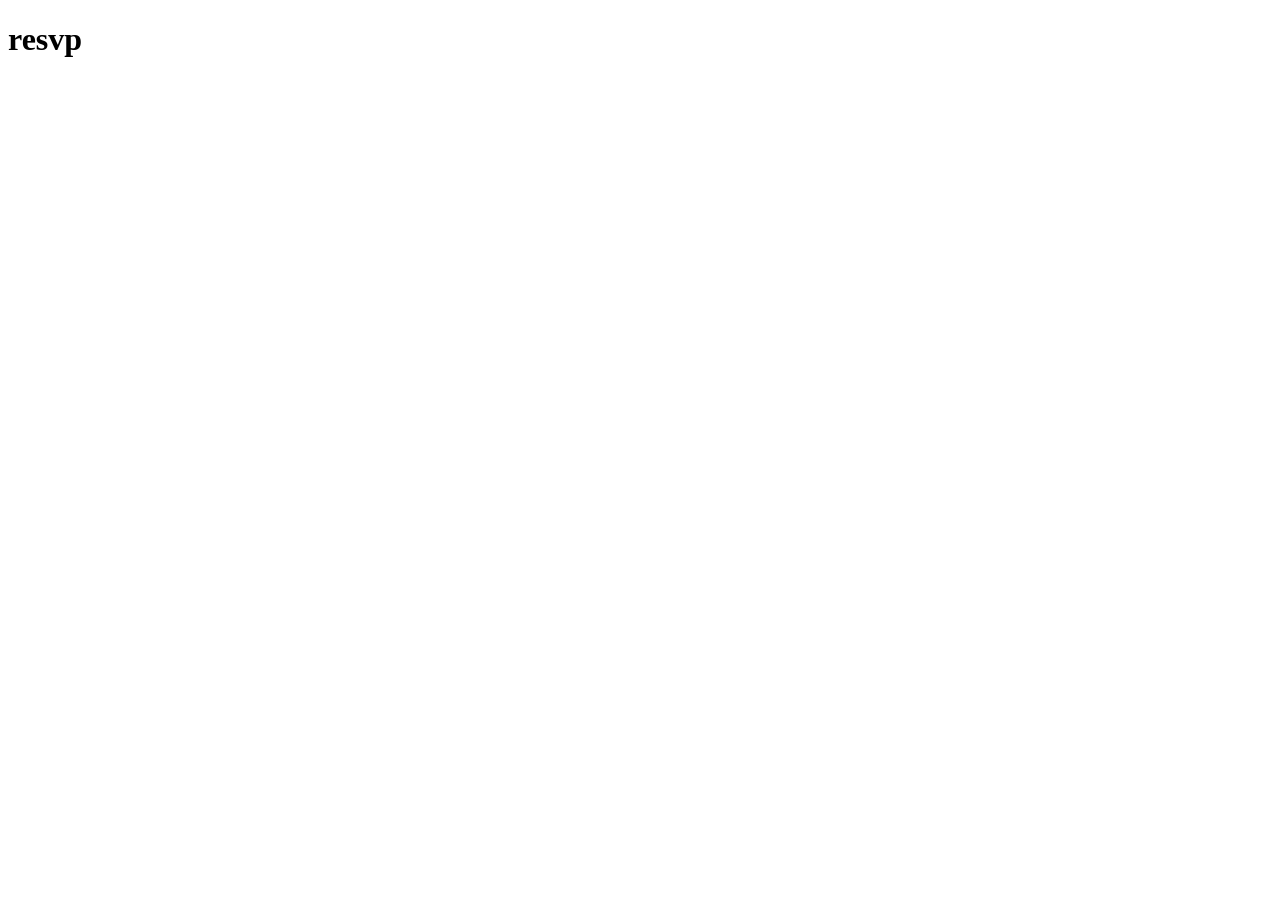
==== index.html @ f2ac4e3e "Add initial HTML structure for resvp" ====
<!DOCTYPE html>
<html lang="en">
<head>
    <meta charset="UTF-8">
    <meta name="viewport" content="width=device-width, initial-scale=1.0">
    <title>resvp</title>
    <link rel="stylesheet" href="style.css">
</head>
<body>
    <h1>resvp</h1>
</body>
</html>
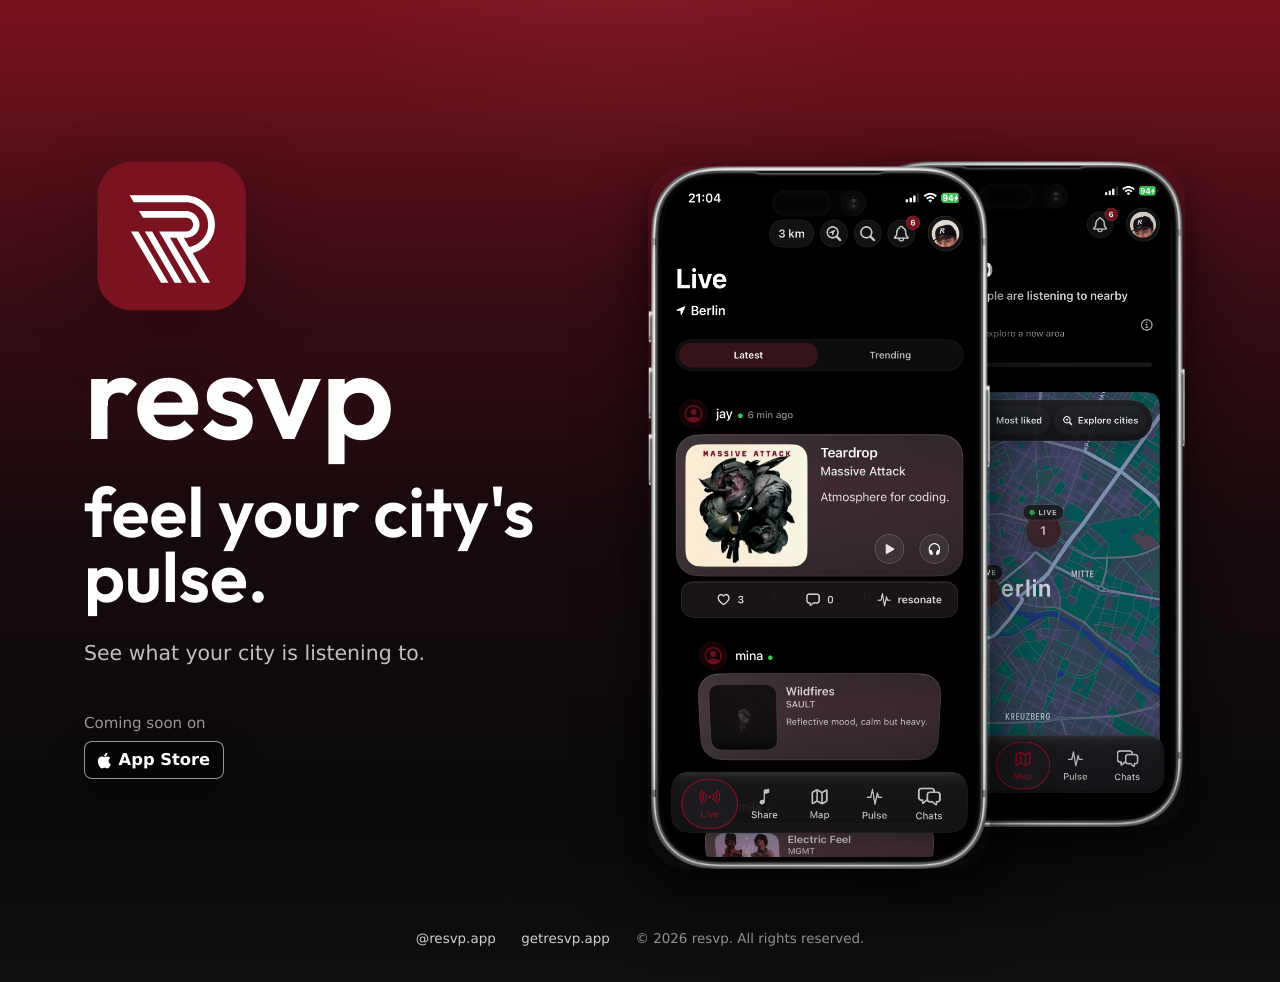
==== commit d7f4c99c: "Finalize landing page" ====
--- a/index.html
+++ b/index.html
@@ -1,12 +1,57 @@
 <!DOCTYPE html>
 <html lang="en">
 <head>
-    <meta charset="UTF-8">
-    <meta name="viewport" content="width=device-width, initial-scale=1.0">
-    <title>resvp</title>
-    <link rel="stylesheet" href="style.css">
+  <meta charset="UTF-8">
+  <meta name="viewport" content="width=device-width, initial-scale=1.0">
+  <meta name="description" content="resvp is coming soon on iOS. Feel your city's pulse through the music and places around you.">
+  <meta name="theme-color" content="#7A1220">
+  <title>resvp | feel your city's pulse.</title>
+  <link rel="preconnect" href="https://fonts.googleapis.com">
+  <link rel="preconnect" href="https://fonts.gstatic.com" crossorigin>
+  <link href="https://fonts.googleapis.com/css2?family=Outfit:wght@600&display=swap" rel="stylesheet">
+  <link rel="stylesheet" href="style.css">
 </head>
 <body>
-    <h1>resvp</h1>
+  <main class="page-shell">
+    <section class="hero" aria-labelledby="hero-title">
+      <div class="hero__content">
+        <img class="hero__logo" src="assets/logo.svg" alt="resvp logo" width="1254" height="1254">
+        <p class="hero__wordmark">resvp</p>
+        <h1 id="hero-title">feel your city's pulse.</h1>
+        <p class="hero__subhead">See what your city is listening to.</p>
+        <div class="hero__availability" aria-label="Coming soon on App Store">
+          <span class="hero__availability-text">Coming soon on</span>
+          <span class="app-store-badge" aria-hidden="true">
+            <span class="app-store-badge__mark"></span>
+            <span class="app-store-badge__copy">
+              <span>App Store</span>
+            </span>
+          </span>
+        </div>
+      </div>
+
+      <div class="device-stage" aria-label="resvp app preview">
+        <figure class="iphone iphone--rear">
+          <span class="iphone__screen">
+            <img src="assets/map-tab.PNG" alt="Map tab preview" width="1170" height="2532">
+          </span>
+          <img class="iphone__frame" src="assets/iphone-frame.png" alt="" aria-hidden="true" width="1170" height="2532">
+        </figure>
+
+        <figure class="iphone iphone--front">
+          <span class="iphone__screen">
+            <img src="assets/live-tab.PNG" alt="Live tab preview" width="1170" height="2532">
+          </span>
+          <img class="iphone__frame" src="assets/iphone-frame.png" alt="" aria-hidden="true" width="1170" height="2532">
+        </figure>
+      </div>
+    </section>
+  </main>
+
+  <footer class="site-footer">
+    <a href="https://www.instagram.com/resvp.app" aria-label="resvp on Instagram">@resvp.app</a>
+    <a href="https://getresvp.app">getresvp.app</a>
+    <p>&copy; 2026 resvp. All rights reserved.</p>
+  </footer>
 </body>
 </html>
--- a/style.css
+++ b/style.css
@@ -0,0 +1,352 @@
+:root {
+  color-scheme: dark;
+  --brand-red: #7a1220;
+  --near-black: #0f0f10;
+  --ink: #ffffff;
+  --muted: rgba(255, 255, 255, 0.72);
+  --soft: rgba(255, 255, 255, 0.15);
+  --hairline: rgba(255, 255, 255, 0.18);
+  --device-edge: #1b1b1d;
+  --device-side: #050506;
+  --device-screen: #070708;
+  --font-display: "Outfit", "SF Pro Display", -apple-system, BlinkMacSystemFont, "Segoe UI", sans-serif;
+  --font-body: "SF Pro Text", -apple-system, BlinkMacSystemFont, "Segoe UI", system-ui, sans-serif;
+}
+
+* {
+  box-sizing: border-box;
+}
+
+html {
+  min-height: 100%;
+  background: var(--near-black);
+}
+
+body {
+  min-height: 100vh;
+  margin: 0;
+  color: var(--ink);
+  font-family: var(--font-body);
+  background:
+    radial-gradient(circle at 48% -8%, rgba(255, 255, 255, 0.035), transparent 18rem),
+    linear-gradient(180deg, var(--brand-red) 0%, #3a0c14 28%, #160a0c 54%, #090909 82%, var(--near-black) 100%);
+  letter-spacing: 0;
+  text-rendering: geometricPrecision;
+  -webkit-font-smoothing: antialiased;
+}
+
+body::before {
+  position: fixed;
+  inset: 0;
+  z-index: -1;
+  pointer-events: none;
+  content: "";
+  background:
+    linear-gradient(180deg, rgba(9, 9, 9, 0.1) 0%, rgba(9, 9, 9, 0.5) 58%, rgba(9, 9, 9, 0.92) 100%),
+    radial-gradient(ellipse at 55% 64%, rgba(122, 18, 32, 0.08), transparent 30rem);
+}
+
+img {
+  display: block;
+  max-width: 100%;
+}
+
+a {
+  color: inherit;
+  text-decoration: none;
+}
+
+.page-shell {
+  width: min(100%, 1240px);
+  min-height: calc(100vh - 86px);
+  margin: 0 auto;
+  padding: clamp(36px, 7vw, 82px) clamp(20px, 5vw, 64px) 0;
+}
+
+.hero {
+  display: grid;
+  grid-template-columns: minmax(0, 0.92fr) minmax(330px, 1.08fr);
+  align-items: center;
+  min-height: calc(100vh - 86px);
+  gap: clamp(34px, 6vw, 92px);
+}
+
+.hero__content {
+  display: flex;
+  flex-direction: column;
+  align-items: flex-start;
+  max-width: 560px;
+  padding-bottom: clamp(16px, 4vw, 56px);
+}
+
+.hero__logo {
+  width: clamp(102px, 13.75vw, 178px);
+  height: auto;
+  margin-bottom: clamp(12px, 1.8vw, 20px);
+  filter: drop-shadow(0 18px 36px rgba(0, 0, 0, 0.24));
+}
+
+.hero__wordmark,
+h1 {
+  margin: 0;
+  font-family: var(--font-display);
+  font-weight: 600;
+  letter-spacing: 0;
+}
+
+.hero__wordmark {
+  font-size: clamp(4rem, 9.7vw, 7.9rem);
+  line-height: 0.82;
+}
+
+h1 {
+  max-width: 12ch;
+  margin-top: clamp(22px, 3vw, 34px);
+  font-size: clamp(2.8rem, 5.45vw, 5.1rem);
+  line-height: 0.94;
+}
+
+.hero__subhead {
+  max-width: 32rem;
+  margin: clamp(18px, 2.8vw, 28px) 0 0;
+  color: rgba(255, 255, 255, 0.74);
+  font-size: clamp(1.04rem, 1.8vw, 1.28rem);
+  line-height: 1.45;
+}
+
+.hero__availability {
+  display: flex;
+  flex-direction: column;
+  align-items: flex-start;
+  gap: 0.62rem;
+  margin: clamp(30px, 4vw, 48px) 0 0;
+}
+
+.hero__availability-text {
+  color: rgba(255, 255, 255, 0.58);
+  font-size: clamp(0.82rem, 1.2vw, 0.94rem);
+  font-weight: 500;
+  line-height: 1;
+}
+
+.app-store-badge {
+  display: inline-flex;
+  align-items: center;
+  gap: 0.42rem;
+  min-height: 2.35rem;
+  padding: 0.46rem 0.78rem 0.48rem 0.66rem;
+  border: 1px solid rgba(255, 255, 255, 0.58);
+  border-radius: 8px;
+  color: #ffffff;
+  background: #050505;
+  box-shadow: 0 16px 36px rgba(0, 0, 0, 0.28);
+}
+
+.app-store-badge__mark {
+  width: 1.02rem;
+  height: 1.24rem;
+  background: #ffffff;
+  -webkit-mask:
+    url("data:image/svg+xml,%3Csvg viewBox='0 0 28 34' xmlns='http://www.w3.org/2000/svg'%3E%3Cpath d='M22.2 18.1c0-3.6 3-5.3 3.1-5.4-1.7-2.5-4.3-2.8-5.2-2.8-2.2-.2-4.3 1.3-5.4 1.3-1.1 0-2.8-1.3-4.7-1.2-2.4 0-4.6 1.4-5.8 3.5-2.5 4.3-.6 10.6 1.8 14.1 1.2 1.7 2.6 3.6 4.5 3.5 1.8-.1 2.5-1.1 4.6-1.1 2.2 0 2.8 1.1 4.7 1.1 1.9 0 3.2-1.7 4.4-3.4 1.4-2 1.9-3.9 2-4-.1-.1-3.9-1.5-4-5.6ZM18.7 7.6c1-1.2 1.7-2.9 1.5-4.6-1.5.1-3.3 1-4.3 2.2-1 1.1-1.8 2.8-1.6 4.5 1.7.1 3.4-.9 4.4-2.1Z'/%3E%3C/svg%3E") center / contain no-repeat;
+  mask:
+    url("data:image/svg+xml,%3Csvg viewBox='0 0 28 34' xmlns='http://www.w3.org/2000/svg'%3E%3Cpath d='M22.2 18.1c0-3.6 3-5.3 3.1-5.4-1.7-2.5-4.3-2.8-5.2-2.8-2.2-.2-4.3 1.3-5.4 1.3-1.1 0-2.8-1.3-4.7-1.2-2.4 0-4.6 1.4-5.8 3.5-2.5 4.3-.6 10.6 1.8 14.1 1.2 1.7 2.6 3.6 4.5 3.5 1.8-.1 2.5-1.1 4.6-1.1 2.2 0 2.8 1.1 4.7 1.1 1.9 0 3.2-1.7 4.4-3.4 1.4-2 1.9-3.9 2-4-.1-.1-3.9-1.5-4-5.6ZM18.7 7.6c1-1.2 1.7-2.9 1.5-4.6-1.5.1-3.3 1-4.3 2.2-1 1.1-1.8 2.8-1.6 4.5 1.7.1 3.4-.9 4.4-2.1Z'/%3E%3C/svg%3E") center / contain no-repeat;
+}
+
+.app-store-badge__copy {
+  display: grid;
+  font-family: var(--font-body);
+  font-size: 1.02rem;
+  font-weight: 700;
+  line-height: 1;
+  letter-spacing: 0;
+}
+
+.device-stage {
+  position: relative;
+  width: min(100%, 660px);
+  min-height: clamp(540px, 67vw, 760px);
+  justify-self: center;
+  isolation: isolate;
+}
+
+.device-stage::before {
+  position: absolute;
+  right: 0;
+  bottom: 7%;
+  left: 0;
+  z-index: -1;
+  height: 22%;
+  border-radius: 50%;
+  content: "";
+  background: radial-gradient(ellipse, rgba(0, 0, 0, 0.52), transparent 70%);
+  filter: blur(10px);
+}
+
+.iphone {
+  position: absolute;
+  margin: 0;
+  aspect-ratio: 962 / 1978;
+  border-radius: 11.2% / 5.2%;
+  box-shadow:
+    0 32px 72px rgba(0, 0, 0, 0.48),
+    0 10px 24px rgba(0, 0, 0, 0.32);
+}
+
+.iphone__screen {
+  position: absolute;
+  top: 1.72%;
+  right: 4.16%;
+  bottom: 1.67%;
+  left: 4.37%;
+  overflow: hidden;
+  z-index: 1;
+  border-radius: 8.8% / 4.05%;
+  background: var(--device-screen);
+}
+
+.iphone__frame {
+  position: absolute;
+  inset: 0;
+  z-index: 2;
+  width: 100%;
+  height: 100%;
+  object-fit: contain;
+  pointer-events: none;
+  user-select: none;
+}
+
+.iphone__screen img {
+  width: 100%;
+  height: 100%;
+  object-fit: cover;
+}
+
+.iphone--front {
+  left: 2%;
+  bottom: 0;
+  z-index: 2;
+  width: clamp(250px, 29vw, 342px);
+  transform: none;
+}
+
+.iphone--rear {
+  right: 2%;
+  bottom: 5.5%;
+  z-index: 1;
+  width: clamp(238px, 27.4vw, 324px);
+  opacity: 1;
+  filter: saturate(0.96) brightness(0.93);
+  transform: none;
+}
+
+.site-footer {
+  display: flex;
+  align-items: center;
+  justify-content: center;
+  gap: clamp(14px, 2vw, 26px);
+  min-height: 86px;
+  padding: 22px;
+  color: rgba(255, 255, 255, 0.58);
+  font-size: 0.84rem;
+}
+
+.site-footer a {
+  color: rgba(255, 255, 255, 0.8);
+  transition: color 160ms ease;
+}
+
+.site-footer a:hover {
+  color: #ffffff;
+}
+
+.site-footer p {
+  margin: 0;
+}
+
+@media (max-width: 860px) {
+  .page-shell {
+    min-height: auto;
+    padding-top: 34px;
+  }
+
+  .hero {
+    grid-template-columns: 1fr;
+    min-height: auto;
+    gap: 28px;
+  }
+
+  .hero__content {
+    align-items: center;
+    max-width: none;
+    padding-bottom: 0;
+    text-align: center;
+  }
+
+  h1 {
+    max-width: 8.5ch;
+  }
+
+  .hero__subhead {
+    max-width: 18rem;
+  }
+
+  .hero__availability {
+    align-items: center;
+  }
+
+  .device-stage {
+    min-height: clamp(500px, 126vw, 680px);
+    margin-top: 18px;
+  }
+
+  .iphone--front {
+    left: 0;
+    width: clamp(214px, 58vw, 318px);
+    transform: none;
+  }
+
+  .iphone--rear {
+    right: 0;
+    bottom: 8%;
+    width: clamp(208px, 56vw, 298px);
+    transform: none;
+  }
+
+  .site-footer {
+    flex-wrap: wrap;
+    row-gap: 10px;
+    padding-top: 10px;
+  }
+}
+
+@media (max-width: 430px) {
+  .page-shell {
+    padding-right: 16px;
+    padding-left: 16px;
+  }
+
+  .hero__wordmark {
+    font-size: clamp(3.7rem, 18vw, 4.8rem);
+  }
+
+  h1 {
+    font-size: clamp(2.35rem, 11.4vw, 3.2rem);
+    line-height: 0.98;
+  }
+
+  .device-stage {
+    width: 100%;
+    min-height: 492px;
+    margin-top: 72px;
+  }
+
+  .site-footer {
+    display: grid;
+    grid-template-columns: 1fr 1fr;
+    text-align: center;
+  }
+
+  .site-footer p {
+    grid-column: 1 / -1;
+  }
+}
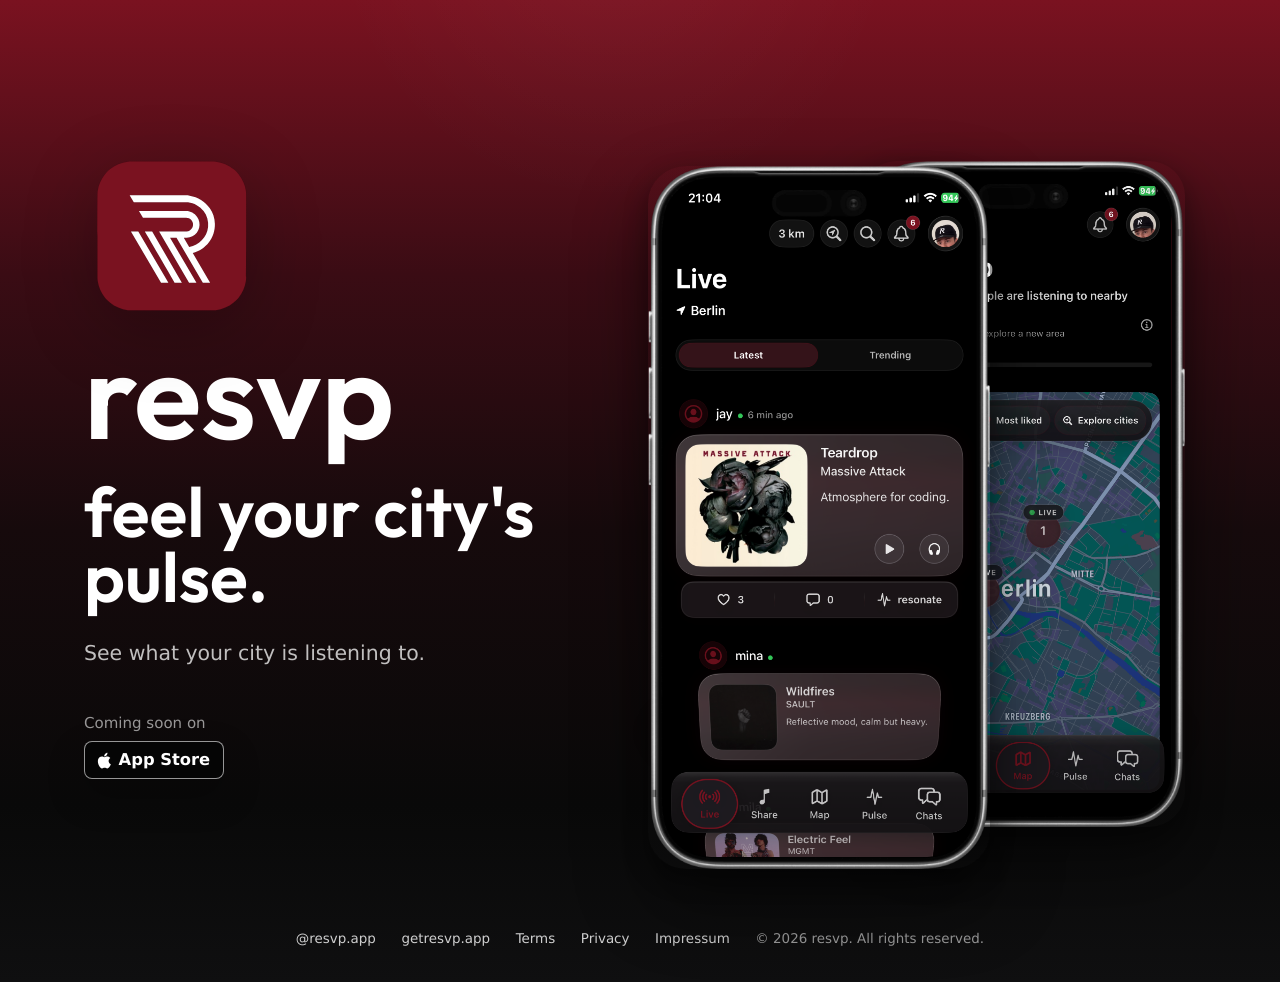
==== commit 88c32de7: "Add legal pages and footer links" ====
--- a/index.html
+++ b/index.html
@@ -49,8 +49,13 @@
   </main>
 
   <footer class="site-footer">
-    <a href="https://www.instagram.com/resvp.app" aria-label="resvp on Instagram">@resvp.app</a>
-    <a href="https://getresvp.app">getresvp.app</a>
+    <nav class="footer-links" aria-label="Footer">
+      <a href="https://www.instagram.com/resvp.app" aria-label="resvp on Instagram">@resvp.app</a>
+      <a href="https://getresvp.app">getresvp.app</a>
+      <a href="/terms/">Terms</a>
+      <a href="/privacy/">Privacy</a>
+      <a href="/impressum/">Impressum</a>
+    </nav>
     <p>&copy; 2026 resvp. All rights reserved.</p>
   </footer>
 </body>
--- a/style.css
+++ b/style.css
@@ -56,6 +56,12 @@
   text-decoration: none;
 }
 
+a:focus-visible {
+  outline: 2px solid rgba(255, 255, 255, 0.82);
+  outline-offset: 4px;
+  border-radius: 6px;
+}
+
 .page-shell {
   width: min(100%, 1240px);
   min-height: calc(100vh - 86px);
@@ -250,17 +256,139 @@
   font-size: 0.84rem;
 }
 
-.site-footer a {
+.footer-links {
+  display: flex;
+  align-items: center;
+  justify-content: center;
+  flex-wrap: wrap;
+  gap: clamp(14px, 2vw, 26px);
+}
+
+.site-footer a,
+.legal-content a,
+.legal-back-link {
   color: rgba(255, 255, 255, 0.8);
   transition: color 160ms ease;
 }
 
-.site-footer a:hover {
+.site-footer a:hover,
+.legal-content a:hover,
+.legal-back-link:hover {
   color: #ffffff;
 }
 
 .site-footer p {
   margin: 0;
+}
+
+
+.legal-page {
+  min-height: 100vh;
+}
+
+.legal-header {
+  width: min(100%, 1120px);
+  margin: 0 auto;
+  padding: clamp(28px, 5vw, 54px) clamp(20px, 5vw, 64px) 0;
+}
+
+.legal-header-inner {
+  display: flex;
+  align-items: center;
+  justify-content: space-between;
+  gap: 1rem;
+}
+
+.legal-brand {
+  display: inline-flex;
+  align-items: center;
+  gap: 0.72rem;
+  color: #ffffff;
+  font-family: var(--font-display);
+  font-size: 1.24rem;
+  font-weight: 600;
+  line-height: 1;
+}
+
+.legal-logo {
+  width: 42px;
+  height: 42px;
+  filter: drop-shadow(0 14px 26px rgba(0, 0, 0, 0.24));
+}
+
+.legal-back-link {
+  font-size: 0.9rem;
+}
+
+.legal-shell {
+  width: min(100%, 940px);
+  margin: 0 auto;
+  padding: clamp(58px, 8vw, 96px) clamp(20px, 5vw, 64px) clamp(72px, 10vw, 120px);
+}
+
+.legal-content {
+  max-width: 800px;
+}
+
+.legal-content h1,
+.legal-content h2 {
+  margin: 0;
+  font-family: var(--font-display);
+  font-weight: 600;
+  letter-spacing: 0;
+}
+
+.legal-content h1 {
+  max-width: 12ch;
+  color: #ffffff;
+  font-size: clamp(3rem, 7vw, 5.8rem);
+  line-height: 0.92;
+}
+
+.legal-meta {
+  margin: 1.2rem 0 0;
+  color: rgba(255, 255, 255, 0.54);
+  font-size: 0.95rem;
+  line-height: 1.5;
+}
+
+.legal-content section {
+  margin-top: clamp(34px, 5vw, 52px);
+}
+
+.legal-content h2 {
+  color: rgba(255, 255, 255, 0.94);
+  font-size: clamp(1.35rem, 2.6vw, 1.9rem);
+  line-height: 1.12;
+}
+
+.legal-content p,
+.legal-content li {
+  color: rgba(255, 255, 255, 0.72);
+  font-size: clamp(1rem, 1.4vw, 1.08rem);
+  line-height: 1.75;
+}
+
+.legal-content p {
+  margin: 1rem 0 0;
+}
+
+.legal-content ul {
+  margin: 1rem 0 0;
+  padding-left: 1.2rem;
+}
+
+.legal-content li + li {
+  margin-top: 0.58rem;
+}
+
+.legal-content strong {
+  color: rgba(255, 255, 255, 0.86);
+  font-weight: 700;
+}
+
+.legal-address {
+  white-space: normal;
 }
 
 @media (max-width: 860px) {
@@ -284,6 +412,7 @@
 
   h1 {
     max-width: 8.5ch;
+    margin-top: 48px;
   }
 
   .hero__subhead {
@@ -296,7 +425,7 @@
 
   .device-stage {
     min-height: clamp(500px, 126vw, 680px);
-    margin-top: 18px;
+    margin: 8px 0 96px;
   }
 
   .iphone--front {
@@ -329,7 +458,16 @@
     font-size: clamp(3.7rem, 18vw, 4.8rem);
   }
 
+  .hero__logo {
+    margin-bottom: 6px;
+  }
+
+  .hero {
+    gap: 0;
+  }
+
   h1 {
+    margin-top: 54px;
     font-size: clamp(2.35rem, 11.4vw, 3.2rem);
     line-height: 0.98;
   }
@@ -337,7 +475,8 @@
   .device-stage {
     width: 100%;
     min-height: 492px;
-    margin-top: 72px;
+    margin-top: 76px;
+    margin-bottom: 128px;
   }
 
   .site-footer {
@@ -346,6 +485,10 @@
     text-align: center;
   }
 
+  .footer-links {
+    grid-column: 1 / -1;
+  }
+
   .site-footer p {
     grid-column: 1 / -1;
   }
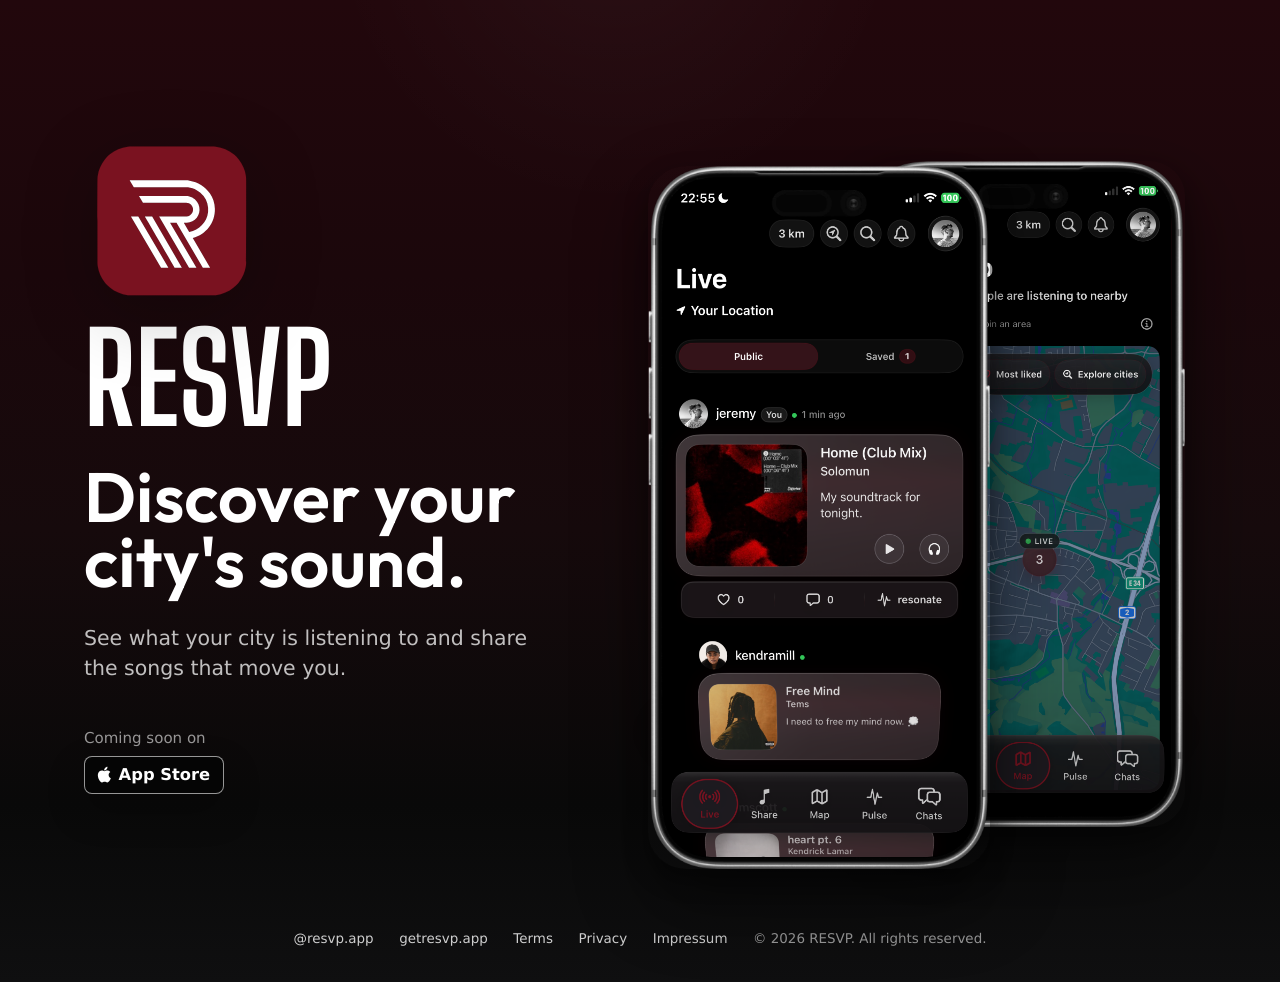
==== commit 131e0981: "Refine RESVP branding and refresh landing page" ====
--- a/index.html
+++ b/index.html
@@ -3,22 +3,22 @@
 <head>
   <meta charset="UTF-8">
   <meta name="viewport" content="width=device-width, initial-scale=1.0">
-  <meta name="description" content="resvp is coming soon on iOS. Feel your city's pulse through the music and places around you.">
+  <meta name="description" content="RESVP is coming soon on iOS. Feel your city's pulse through the music and places around you.">
   <meta name="theme-color" content="#7A1220">
-  <title>resvp | feel your city's pulse.</title>
+  <title>RESVP | feel your city's pulse.</title>
   <link rel="preconnect" href="https://fonts.googleapis.com">
   <link rel="preconnect" href="https://fonts.gstatic.com" crossorigin>
-  <link href="https://fonts.googleapis.com/css2?family=Outfit:wght@600&display=swap" rel="stylesheet">
+  <link href="https://fonts.googleapis.com/css2?family=Big+Shoulders+Display:wght@700&family=Outfit:wght@600&display=swap" rel="stylesheet">
   <link rel="stylesheet" href="style.css">
 </head>
 <body>
   <main class="page-shell">
     <section class="hero" aria-labelledby="hero-title">
       <div class="hero__content">
-        <img class="hero__logo" src="assets/logo.svg" alt="resvp logo" width="1254" height="1254">
-        <p class="hero__wordmark">resvp</p>
-        <h1 id="hero-title">feel your city's pulse.</h1>
-        <p class="hero__subhead">See what your city is listening to.</p>
+        <img class="hero__logo" src="assets/logo.svg" alt="RESVP logo" width="1254" height="1254">
+        <p class="hero__wordmark">RESVP</p>
+        <h1 id="hero-title">Discover your city's sound.</h1>
+        <p class="hero__subhead">See what your city is listening to and share the songs that move you.</p>
         <div class="hero__availability" aria-label="Coming soon on App Store">
           <span class="hero__availability-text">Coming soon on</span>
           <span class="app-store-badge" aria-hidden="true">
@@ -30,17 +30,17 @@
         </div>
       </div>
 
-      <div class="device-stage" aria-label="resvp app preview">
+      <div class="device-stage" aria-label="RESVP app preview">
         <figure class="iphone iphone--rear">
           <span class="iphone__screen">
-            <img src="assets/map-tab.PNG" alt="Map tab preview" width="1170" height="2532">
+            <img src="assets/map-tab-v2.png" alt="Map tab preview" width="1170" height="2532">
           </span>
           <img class="iphone__frame" src="assets/iphone-frame.png" alt="" aria-hidden="true" width="1170" height="2532">
         </figure>
 
         <figure class="iphone iphone--front">
           <span class="iphone__screen">
-            <img src="assets/live-tab.PNG" alt="Live tab preview" width="1170" height="2532">
+            <img src="assets/live-tab-v2.png" alt="Live tab preview" width="1170" height="2532">
           </span>
           <img class="iphone__frame" src="assets/iphone-frame.png" alt="" aria-hidden="true" width="1170" height="2532">
         </figure>
@@ -50,13 +50,13 @@
 
   <footer class="site-footer">
     <nav class="footer-links" aria-label="Footer">
-      <a href="https://www.instagram.com/resvp.app" aria-label="resvp on Instagram">@resvp.app</a>
+      <a href="https://www.instagram.com/resvp.app" aria-label="RESVP on Instagram">@resvp.app</a>
       <a href="https://getresvp.app">getresvp.app</a>
       <a href="/terms/">Terms</a>
       <a href="/privacy/">Privacy</a>
       <a href="/impressum/">Impressum</a>
     </nav>
-    <p>&copy; 2026 resvp. All rights reserved.</p>
+    <p>&copy; 2026 RESVP. All rights reserved.</p>
   </footer>
 </body>
 </html>
--- a/style.css
+++ b/style.css
@@ -29,7 +29,7 @@
   font-family: var(--font-body);
   background:
     radial-gradient(circle at 48% -8%, rgba(255, 255, 255, 0.035), transparent 18rem),
-    linear-gradient(180deg, var(--brand-red) 0%, #3a0c14 28%, #160a0c 54%, #090909 82%, var(--near-black) 100%);
+    linear-gradient(180deg, #22070c 0%, #1b070b 28%, #160a0c 54%, #090909 82%, var(--near-black) 100%);
   letter-spacing: 0;
   text-rendering: geometricPrecision;
   -webkit-font-smoothing: antialiased;
@@ -101,12 +101,16 @@
 }
 
 .hero__wordmark {
+  font-family: "Big Shoulders Display", "Arial Narrow", "Outfit", sans-serif;
+  font-weight: 700;
+  font-style: normal;
+  letter-spacing: 0;
   font-size: clamp(4rem, 9.7vw, 7.9rem);
   line-height: 0.82;
 }
 
 h1 {
-  max-width: 12ch;
+  max-width: 13.5ch;
   margin-top: clamp(22px, 3vw, 34px);
   font-size: clamp(2.8rem, 5.45vw, 5.1rem);
   line-height: 0.94;
@@ -284,6 +288,11 @@
 
 .legal-page {
   min-height: 100vh;
+  background: #000000;
+}
+
+.legal-page::before {
+  content: none;
 }
 
 .legal-header {
@@ -411,12 +420,12 @@
   }
 
   h1 {
-    max-width: 8.5ch;
+    max-width: 12ch;
     margin-top: 48px;
   }
 
   .hero__subhead {
-    max-width: 18rem;
+    max-width: 34rem;
   }
 
   .hero__availability {
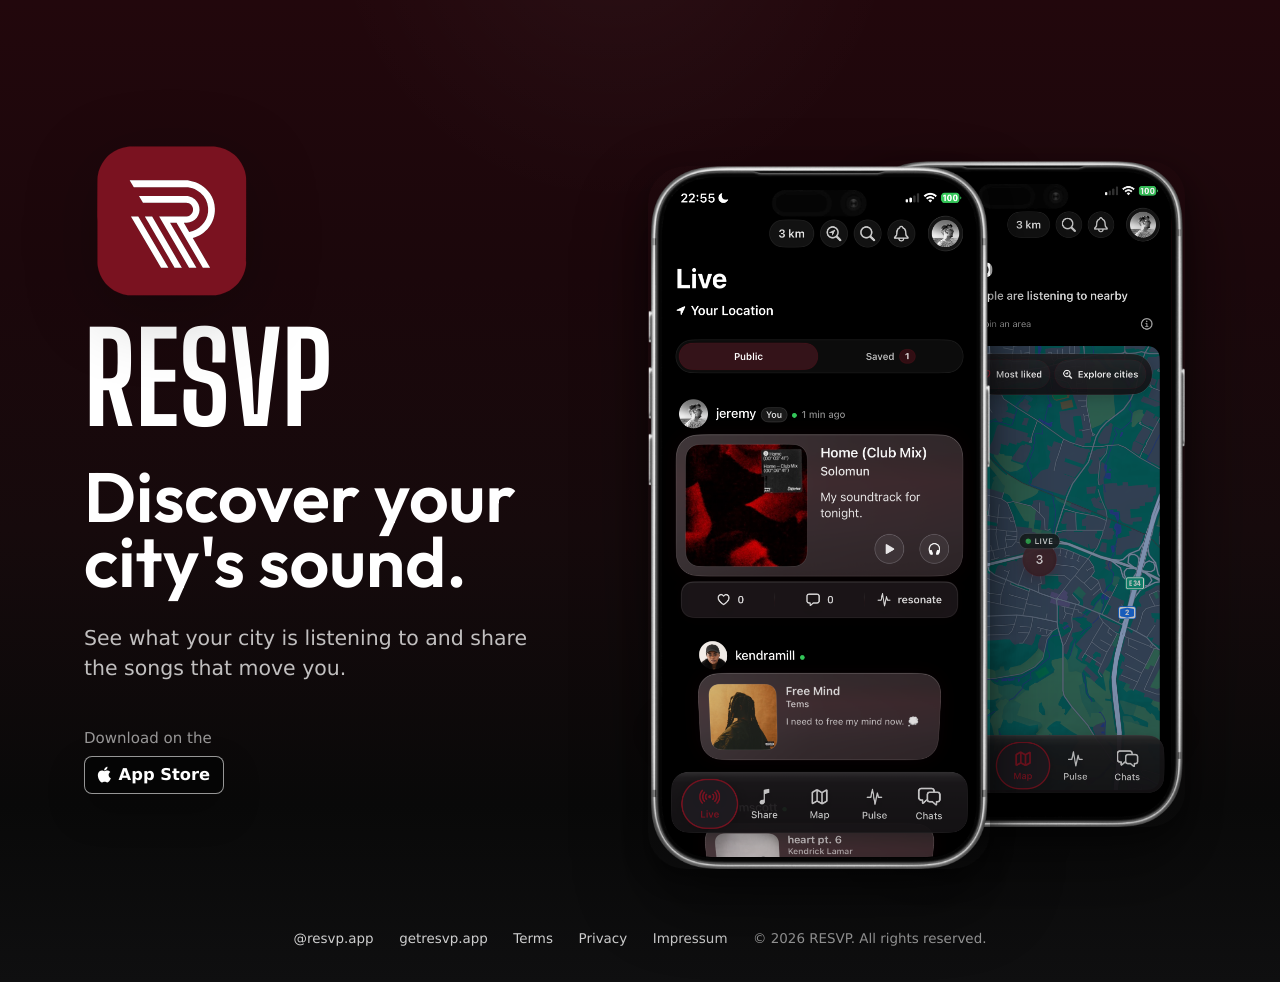
==== commit 117bb8c4: "Link landing page to live App Store listing" ====
--- a/index.html
+++ b/index.html
@@ -3,7 +3,7 @@
 <head>
   <meta charset="UTF-8">
   <meta name="viewport" content="width=device-width, initial-scale=1.0">
-  <meta name="description" content="RESVP is coming soon on iOS. Feel your city's pulse through the music and places around you.">
+  <meta name="description" content="RESVP is available on iOS. Feel your city's pulse through the music and places around you.">
   <meta name="theme-color" content="#7A1220">
   <title>RESVP | feel your city's pulse.</title>
   <link rel="preconnect" href="https://fonts.googleapis.com">
@@ -19,14 +19,14 @@
         <p class="hero__wordmark">RESVP</p>
         <h1 id="hero-title">Discover your city's sound.</h1>
         <p class="hero__subhead">See what your city is listening to and share the songs that move you.</p>
-        <div class="hero__availability" aria-label="Coming soon on App Store">
-          <span class="hero__availability-text">Coming soon on</span>
-          <span class="app-store-badge" aria-hidden="true">
+        <div class="hero__availability">
+          <span class="hero__availability-text">Download on the</span>
+          <a class="app-store-badge" href="https://apps.apple.com/de/app/resvp-your-citys-sound/id6792691676" aria-label="Download RESVP on the App Store">
             <span class="app-store-badge__mark"></span>
             <span class="app-store-badge__copy">
               <span>App Store</span>
             </span>
-          </span>
+          </a>
         </div>
       </div>
 
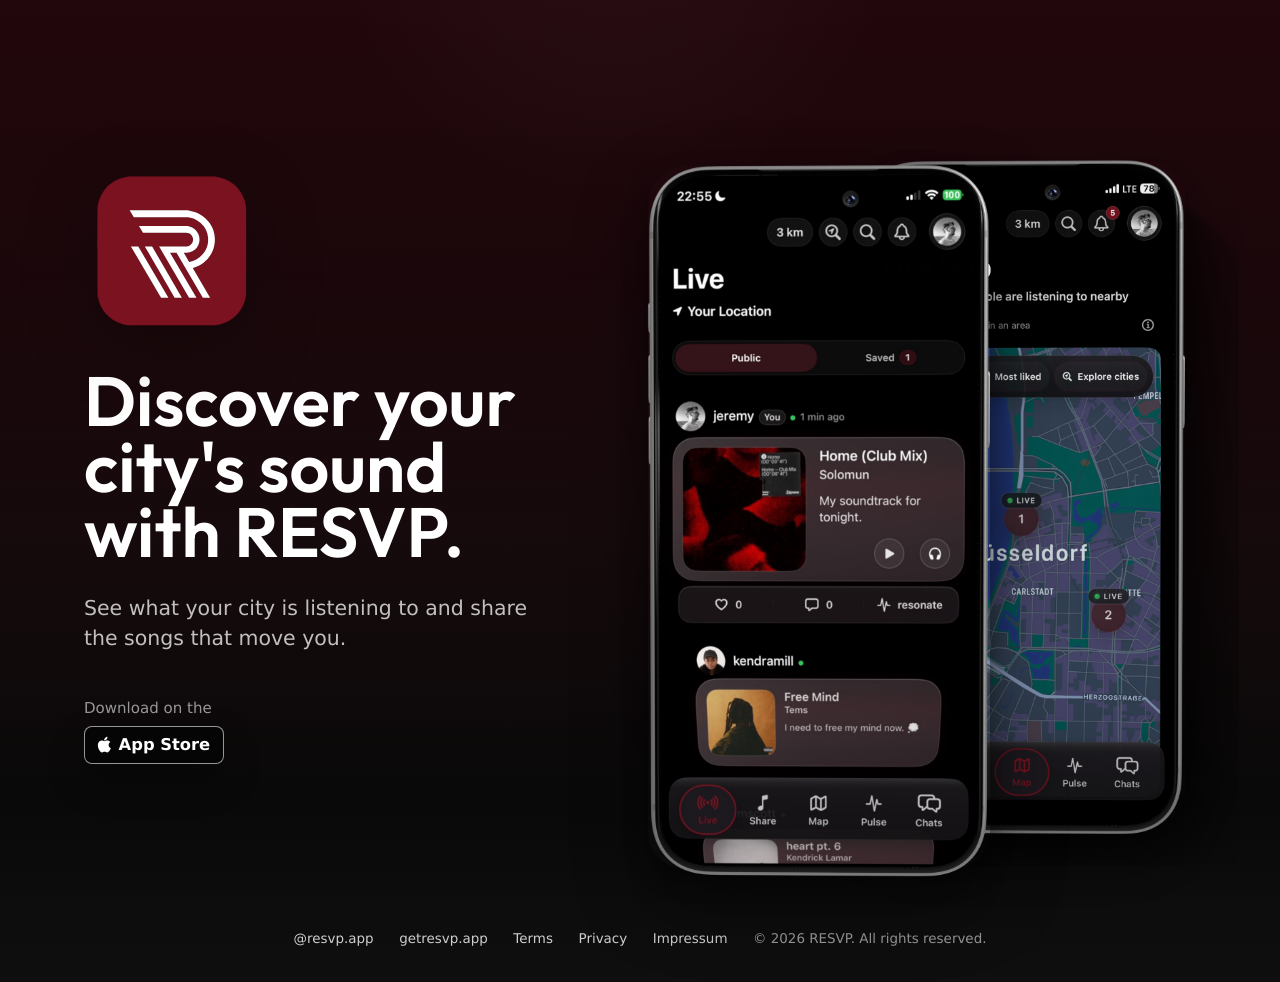
==== commit 602c06d1: "Refresh landing headline and iPhone mockups" ====
--- a/index.html
+++ b/index.html
@@ -5,19 +5,18 @@
   <meta name="viewport" content="width=device-width, initial-scale=1.0">
   <meta name="description" content="RESVP is available on iOS. Feel your city's pulse through the music and places around you.">
   <meta name="theme-color" content="#7A1220">
-  <title>RESVP | feel your city's pulse.</title>
+  <title>discover your city's sound.</title>
   <link rel="preconnect" href="https://fonts.googleapis.com">
   <link rel="preconnect" href="https://fonts.gstatic.com" crossorigin>
-  <link href="https://fonts.googleapis.com/css2?family=Big+Shoulders+Display:wght@700&family=Outfit:wght@600&display=swap" rel="stylesheet">
-  <link rel="stylesheet" href="style.css">
+  <link href="https://fonts.googleapis.com/css2?family=Outfit:wght@600&display=swap" rel="stylesheet">
+  <link rel="stylesheet" href="style.css?v=20260918-1">
 </head>
 <body>
   <main class="page-shell">
     <section class="hero" aria-labelledby="hero-title">
       <div class="hero__content">
         <img class="hero__logo" src="assets/logo.svg" alt="RESVP logo" width="1254" height="1254">
-        <p class="hero__wordmark">RESVP</p>
-        <h1 id="hero-title">Discover your city's sound.</h1>
+        <h1 id="hero-title">Discover your city's sound with RESVP.</h1>
         <p class="hero__subhead">See what your city is listening to and share the songs that move you.</p>
         <div class="hero__availability">
           <span class="hero__availability-text">Download on the</span>
@@ -31,18 +30,12 @@
       </div>
 
       <div class="device-stage" aria-label="RESVP app preview">
-        <figure class="iphone iphone--rear">
-          <span class="iphone__screen">
-            <img src="assets/map-tab-v2.png" alt="Map tab preview" width="1170" height="2532">
-          </span>
-          <img class="iphone__frame" src="assets/iphone-frame.png" alt="" aria-hidden="true" width="1170" height="2532">
+        <figure class="iphone iphone--rear iphone--rendered">
+          <img class="iphone__render" src="assets/map-phone-3d.png" alt="Map tab preview" width="2309" height="4233">
         </figure>
 
-        <figure class="iphone iphone--front">
-          <span class="iphone__screen">
-            <img src="assets/live-tab-v2.png" alt="Live tab preview" width="1170" height="2532">
-          </span>
-          <img class="iphone__frame" src="assets/iphone-frame.png" alt="" aria-hidden="true" width="1170" height="2532">
+        <figure class="iphone iphone--front iphone--rendered">
+          <img class="iphone__render" src="assets/live-phone-3d.png" alt="Live tab preview" width="2309" height="4233">
         </figure>
       </div>
     </section>
--- a/style.css
+++ b/style.css
@@ -88,11 +88,10 @@
 .hero__logo {
   width: clamp(102px, 13.75vw, 178px);
   height: auto;
-  margin-bottom: clamp(12px, 1.8vw, 20px);
+  margin-bottom: 0;
   filter: drop-shadow(0 18px 36px rgba(0, 0, 0, 0.24));
 }
 
-.hero__wordmark,
 h1 {
   margin: 0;
   font-family: var(--font-display);
@@ -100,18 +99,9 @@
   letter-spacing: 0;
 }
 
-.hero__wordmark {
-  font-family: "Big Shoulders Display", "Arial Narrow", "Outfit", sans-serif;
-  font-weight: 700;
-  font-style: normal;
-  letter-spacing: 0;
-  font-size: clamp(4rem, 9.7vw, 7.9rem);
-  line-height: 0.82;
-}
-
 h1 {
   max-width: 13.5ch;
-  margin-top: clamp(22px, 3vw, 34px);
+  margin-top: clamp(22px, 2.5vw, 30px);
   font-size: clamp(2.8rem, 5.45vw, 5.1rem);
   line-height: 0.94;
 }
@@ -231,6 +221,17 @@
   object-fit: cover;
 }
 
+.iphone__render {
+  position: absolute;
+  top: -2.05%;
+  left: -4.2%;
+  width: 120.95%;
+  max-width: none;
+  height: auto;
+  pointer-events: none;
+  user-select: none;
+}
+
 .iphone--front {
   left: 2%;
   bottom: 0;
@@ -435,6 +436,7 @@
   .device-stage {
     min-height: clamp(500px, 126vw, 680px);
     margin: 8px 0 96px;
+    overflow-x: clip;
   }
 
   .iphone--front {
@@ -463,12 +465,8 @@
     padding-left: 16px;
   }
 
-  .hero__wordmark {
-    font-size: clamp(3.7rem, 18vw, 4.8rem);
-  }
-
   .hero__logo {
-    margin-bottom: 6px;
+    margin-bottom: 0;
   }
 
   .hero {
@@ -476,7 +474,7 @@
   }
 
   h1 {
-    margin-top: 54px;
+    margin-top: 28px;
     font-size: clamp(2.35rem, 11.4vw, 3.2rem);
     line-height: 0.98;
   }
